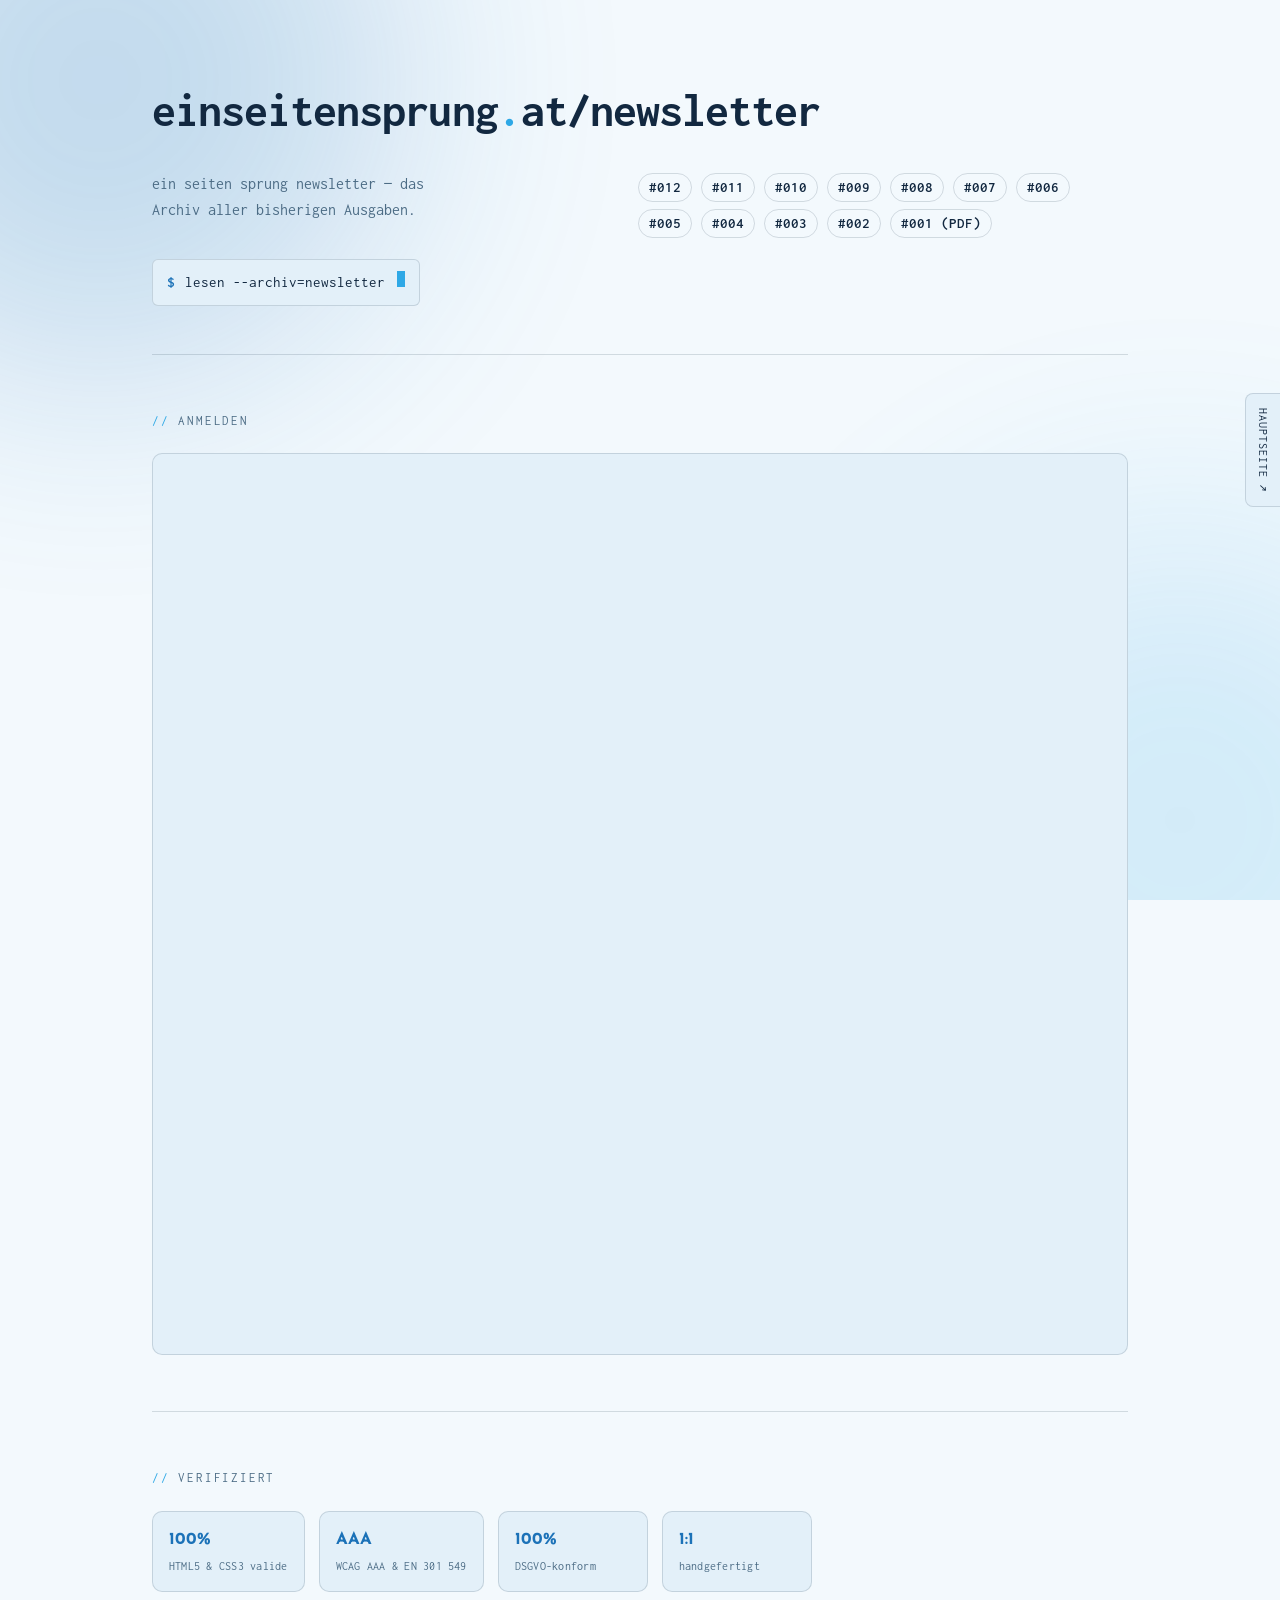
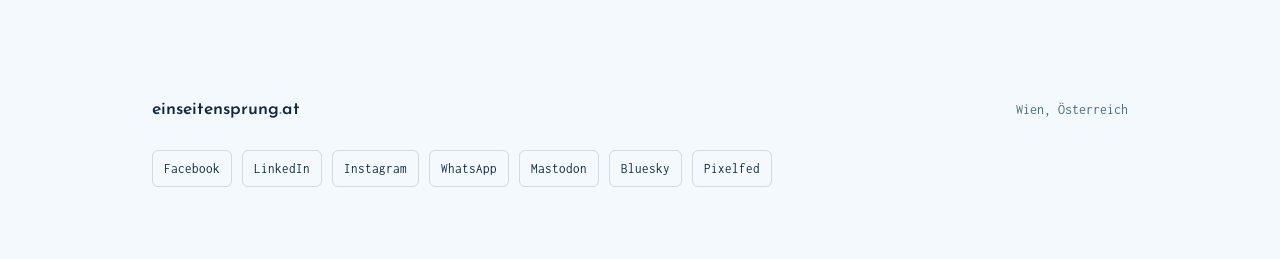
==== index.html @ 655f9461 "Newsletter-Anmeldeformular als iframe einbetten Übernimmt das Brevo/Sendinblue-Anmeldeformular von e" ====
<!doctype html>
<html lang="de">
<head>
<meta charset="utf-8">
<meta name="viewport" content="width=device-width, initial-scale=1">
<title>Einseitensprung Newsletter</title>
<meta name="description" content="Das Newsletter-Archiv von einseitensprung.at &mdash; alle Ausgaben auf einen Blick.">
<link rel="preconnect" href="https://fonts.googleapis.com">
<link rel="preconnect" href="https://fonts.gstatic.com" crossorigin>
<link href="https://fonts.googleapis.com/css2?family=Josefin+Sans:wght@300;500;600;700&family=Inconsolata:wght@400;500;700&display=swap" rel="stylesheet">
<link rel="stylesheet" href="assets/style.css">

</head>
<body>
<svg width="0" height="0" style="position:absolute" aria-hidden="true">
  <symbol id="icon-mail" viewBox="0 0 24 24">
    <rect x="2" y="4" width="20" height="16" rx="2" fill="none" stroke="currentColor" stroke-width="1.5"/>
    <path d="M3 6l9 7 9-7" fill="none" stroke="currentColor" stroke-width="1.5" stroke-linecap="round" stroke-linejoin="round"/>
  </symbol>
</svg>
<div class="glow" aria-hidden="true"></div>

<nav class="side-links" aria-label="Schnellzugriff">
  <a href="https://einseitensprung.at/" target="_blank" rel="noopener">Hauptseite &#8599;</a>
</nav>

<div class="fab" id="fab">
  <button type="button" class="fab-toggle" aria-haspopup="true" aria-expanded="false" aria-controls="fab-menu" aria-label="Schnellzugriff öffnen">
    <span class="fab-icon" aria-hidden="true"></span>
  </button>
  <div class="fab-menu" id="fab-menu">
    <a href="https://einseitensprung.at/" target="_blank" rel="noopener">Hauptseite &#8599;</a>
  </div>
</div>

<div class="wrap">

  <header class="hero">
    <div class="hero-top">
      <h1 class="wordmark">einseitensprung<span class="dot">.</span>at/newsletter</h1>
    </div>
    <div class="hero-body">
      <div class="intro">
        <p class="tagline">ein seiten sprung newsletter &mdash; das Archiv aller bisherigen Ausgaben.</p>
        <div class="prompt">
          <span class="sym">$</span> lesen --archiv=newsletter<span class="cursor" aria-hidden="true"></span>
        </div>
      </div>
      <nav class="tagcloud" aria-label="Newsletter-Ausgaben">
        <a class="cloud-tag t2 c-blue" href="https://sh1.sendinblue.com/aeokkg90n9pfe.html?t=1785094023748" target="_blank" rel="noopener">#012</a>
        <a class="cloud-tag t2 c-plum" href="https://sh1.sendinblue.com/aekcv490n9pfe.html?t=1784915313269" target="_blank" rel="noopener">#011</a>
        <a class="cloud-tag t2 c-blue" href="https://sh1.sendinblue.com/aebxgg90n9pfe.html?t=1777912910980" target="_blank" rel="noopener">#010</a>
        <a class="cloud-tag t2 c-plum" href="https://sh1.sendinblue.com/ae7pr490n9pfe.html?t=1775339996373" target="_blank" rel="noopener">#009</a>
        <a class="cloud-tag t2 c-blue" href="https://sh1.sendinblue.com/ae3i1s90n9pfe.html?t=1772386974" target="_blank" rel="noopener">#008</a>
        <a class="cloud-tag t2 c-plum" href="https://sh1.sendinblue.com/adzacg90n9pfe.html?t=1772386889663" target="_blank" rel="noopener">#007</a>
        <a class="cloud-tag t2 c-blue" href="https://sh1.sendinblue.com/adv2n490n9pfe.html?t=1772386922" target="_blank" rel="noopener">#006</a>
        <a class="cloud-tag t2 c-plum" href="https://sh1.sendinblue.com/adquxs90n9pfe.html?t=1772386842" target="_blank" rel="noopener">#005</a>
        <a class="cloud-tag t2 c-blue" href="https://sh1.sendinblue.com/acoxls90n9pfe.html?t=1772386797" target="_blank" rel="noopener">#004</a>
        <a class="cloud-tag t2 c-plum" href="https://sh1.sendinblue.com/ackpwg90n9pfe.html?t=1772386765980" target="_blank" rel="noopener">#003</a>
        <a class="cloud-tag t2 c-blue" href="https://sh1.sendinblue.com/accahs90n9pfe.html?t=1772386654" target="_blank" rel="noopener">#002</a>
        <a class="cloud-tag t2 c-plum" href="https://einseitensprung.at/newsletter/nl/esp_nl_001.pdf" target="_blank" rel="noopener">#001 (PDF)</a>
      </nav>
    </div>
  </header>

  <main>

  <section aria-labelledby="signup-label">
    <h2 class="label" id="signup-label">anmelden</h2>
    <div class="newsletter-form">
      <iframe src="https://990754c1.sibforms.com/serve/[base64]" title="Newsletter-Anmeldeformular" loading="lazy" allowfullscreen></iframe>
    </div>
  </section>

  <section aria-labelledby="verified-label">
    <h2 class="label" id="verified-label">verifiziert</h2>
    <div class="seals">
      <div class="seal"><span class="big">100%</span><span class="small">HTML5 &amp; CSS3 valide</span></div>
      <div class="seal"><span class="big">AAA</span><span class="small">WCAG AAA &amp; EN&nbsp;301&nbsp;549</span></div>
      <div class="seal"><span class="big">100%</span><span class="small">DSGVO&#8209;konform</span></div>
      <div class="seal"><span class="big">1:1</span><span class="small">handgefertigt</span></div>
    </div>
  </section>

  </main>

  <footer>
    <div class="connect-line">
      <a class="site" href="https://einseitensprung.at/" target="_blank" rel="noopener">einseitensprung<span class="dot">.</span>at</a>
      <span class="meta">Wien, Österreich</span>
    </div>
    <nav class="socials" aria-label="Social Media">
      <a href="https://facebook.com/einseitensprung" target="_blank" rel="noopener">Facebook</a>
      <a href="https://linkedin.com/in/stephan-foessl" target="_blank" rel="noopener">LinkedIn</a>
      <a href="https://www.instagram.com/einseitensprung" target="_blank" rel="noopener">Instagram</a>
      <a href="https://wa.me/+436648585136" target="_blank" rel="noopener">WhatsApp</a>
      <a href="https://wien.rocks/@einseitensprung" target="_blank" rel="noopener">Mastodon</a>
      <a href="https://bsky.app/profile/stephanfoessl.bsky.social" target="_blank" rel="noopener">Bluesky</a>
      <a href="https://pixelfed.social/stephan_foessl" target="_blank" rel="noopener">Pixelfed</a>
    </nav>
  </footer>

</div>

<script src="assets/script.js"></script>
</body>
</html>
---- assets/style.css ----
:root{
  --paper:#f3f9fd;
  --paper-raised:#e3f0f9;
  --ink:#122840;
  --ink-soft:#4c6c85;
  --rule: rgba(18,40,64,0.15);
  --plum:#1c72b8;
  --magenta:#2ea8e6;
  --blue:#274b8f;
  --lime:#2e4712;
  --cyan:#0e4747;
  --shadow: rgba(18,40,64,0.28);
}

@media (prefers-color-scheme: dark){
  :root:not([data-theme="light"]){
    --paper:#08131f;
    --paper-raised:#0f2033;
    --ink:#e8f3fb;
    --ink-soft:#9fc0d8;
    --rule: rgba(232,243,251,0.18);
    --plum:#5fb8f0;
    --magenta:#7fd0ff;
    --blue:#9fb3ea;
    --lime:#a3c46e;
    --cyan:#5fd6d6;
    --shadow: rgba(0,0,0,0.55);
  }
}

:root[data-theme="dark"]{
  --paper:#08131f;
  --paper-raised:#0f2033;
  --ink:#e8f3fb;
  --ink-soft:#9fc0d8;
  --rule: rgba(232,243,251,0.18);
  --plum:#5fb8f0;
  --magenta:#7fd0ff;
  --blue:#9fb3ea;
  --lime:#a3c46e;
  --cyan:#5fd6d6;
  --shadow: rgba(0,0,0,0.55);
}

*{ box-sizing:border-box; }

.glow{
  position:fixed;
  inset:0;
  overflow:hidden;
  pointer-events:none;
  z-index:0;
}
.glow::before, .glow::after{
  content:"";
  position:absolute;
  width:600px;
  height:600px;
  border-radius:50%;
  filter:blur(120px);
}
.glow::before{ top:-220px; left:-200px; background:var(--plum); opacity:.22; }
.glow::after{ bottom:-220px; right:-200px; background:var(--magenta); opacity:.16; }

.wrap{ position:relative; z-index:1; }

body{
  margin:0;
  background:var(--paper);
  color:var(--ink);
  font-family:'Inconsolata', ui-monospace, 'SFMono-Regular', Menlo, monospace;
  font-size:16px;
  line-height:1.6;
  -webkit-font-smoothing:antialiased;
}

a{ color:var(--plum); }
a:focus-visible, button:focus-visible, .rail-item:focus-visible{
  outline:2px solid var(--magenta);
  outline-offset:3px;
  border-radius:2px;
}

h1,h2,h3,.display{
  font-family:'Josefin Sans', 'Century Gothic', Futura, sans-serif;
  font-weight:600;
  text-wrap:balance;
  margin:0;
}

.wrap{
  max-width:760px;
  margin:0 auto;
  padding:0 24px;
}
@media (min-width:1024px){
  .wrap{ max-width:1024px; }
}

/* ---------- Hero ---------- */

.hero{
  padding:72px 0 48px;
  border-bottom:1px solid var(--rule);
}

.wordmark{
  font-family:'Inconsolata', ui-monospace, 'SFMono-Regular', Menlo, monospace;
  font-size:clamp(1.15rem, 6vw, 3rem);
  font-weight:700;
  letter-spacing:-0.02em;
  color:var(--ink);
  white-space:nowrap;
}
.wordmark a{
  color:inherit;
  text-decoration:none;
  display:inline-block;
}
.wordmark a:hover, .wordmark a:focus-visible{
  animation:wordmark-glitch 0.5s steps(2, end) infinite;
}
@keyframes wordmark-glitch{
  0%, 100%{ text-shadow:none; transform:translate(0,0); }
  20%{ text-shadow:-2px 0 var(--magenta), 2px 0 var(--cyan); transform:translate(-1px,0); }
  40%{ text-shadow:2px 0 var(--magenta), -2px 0 var(--cyan); transform:translate(1px,0); }
  60%{ text-shadow:-1px 0 var(--magenta), 1px 0 var(--cyan); transform:translate(0,0); }
  80%{ text-shadow:none; transform:translate(1px,0); }
}
.wordmark .dot{
  display:inline-block;
  color:var(--magenta);
  animation:dot-jump 1.8s ease-in-out infinite;
}
@keyframes dot-jump{
  0%, 20%, 50%, 80%, 100%{ transform:translateY(0); }
  40%{ transform:translateY(-0.28em); }
  60%{ transform:translateY(-0.12em); }
}

.hero-top{
  display:flex;
  flex-wrap:wrap;
  align-items:center;
  justify-content:space-between;
  gap:16px;
}

.search{
  position:relative;
  display:flex;
  align-items:center;
  justify-content:flex-end;
  height:38px;
}
.search-input{
  position:absolute;
  right:0;
  top:0;
  height:38px;
  width:0;
  padding:0;
  border:1px solid var(--rule);
  border-radius:999px;
  background:var(--paper-raised);
  color:var(--ink);
  font-family:'Inconsolata', ui-monospace, 'SFMono-Regular', Menlo, monospace;
  font-size:0.85rem;
  opacity:0;
  pointer-events:none;
  transition:width .25s ease, opacity .18s ease, padding .25s ease;
}
.search-input::placeholder{ color:var(--ink-soft); }
.search.is-open .search-input{
  width:180px;
  padding:0 44px 0 16px;
  opacity:1;
  pointer-events:auto;
}
.search-toggle{
  position:relative;
  z-index:1;
  width:38px;
  height:38px;
  border-radius:50%;
  border:1px solid var(--rule);
  background:var(--paper-raised);
  color:var(--ink);
  display:flex;
  align-items:center;
  justify-content:center;
  cursor:pointer;
  transition:border-color .15s, color .15s;
}
.search-toggle:hover, .search-toggle:focus-visible{ border-color:var(--magenta); color:var(--magenta); }
.search.is-open .search-toggle{ border-color:var(--magenta); color:var(--magenta); }
.search-icon{ width:16px; height:16px; }

.hero-body{
  display:flex;
  flex-wrap:wrap;
  gap:36px;
  margin-top:22px;
  align-items:flex-start;
}

.intro{ flex:1 1 260px; min-width:220px; }

.tagline{
  margin-top:0;
  max-width:34ch;
  color:var(--ink-soft);
  font-size:1.02rem;
}

.tagcloud{
  flex:1 1 300px;
  min-width:240px;
  display:flex;
  flex-wrap:wrap;
  align-content:flex-start;
  gap:7px 9px;
  padding-top:2px;
}
.cloud-tag{
  --tag-c:var(--plum);
  text-decoration:none;
  color:var(--ink);
  border:1px solid var(--rule);
  border-radius:999px;
  padding:3px 10px;
  line-height:1.4;
  white-space:nowrap;
}
.cloud-tag:hover, .cloud-tag:focus-visible{
  border-color:var(--tag-c);
  color:var(--tag-c);
  background:var(--paper-raised);
}
.cloud-tag.t1{ font-size:1.05rem; font-weight:700; }
.cloud-tag.t2{ font-size:0.94rem; font-weight:600; }
.cloud-tag.t3{ font-size:0.85rem; font-weight:500; }
.cloud-tag.t4{ font-size:0.76rem; font-weight:400; }
.cloud-tag.t5{ font-size:0.7rem; font-weight:400; opacity:.72; }
.cloud-tag.c-blue{ --tag-c:var(--blue); }
.cloud-tag.c-magenta{ --tag-c:var(--magenta); }
.cloud-tag.c-lime{ --tag-c:var(--lime); }
.cloud-tag.c-cyan{ --tag-c:var(--cyan); }
.cloud-tag.c-plum{ --tag-c:var(--plum); }

.prompt{
  margin-top:20px;
  display:inline-flex;
  align-items:baseline;
  gap:10px;
  font-size:0.95rem;
  color:var(--ink);
  background:var(--paper-raised);
  border:1px solid var(--rule);
  border-radius:6px;
  padding:10px 14px;
}
.prompt .sym{ color:var(--plum); font-weight:700; }
.cursor{
  display:inline-block;
  width:8px; height:1.1em;
  background:var(--magenta);
  margin-left:2px;
  animation:blink 1.1s steps(1) infinite;
  vertical-align:text-bottom;
}
@media (prefers-reduced-motion: reduce){
  .cursor{ animation:none; opacity:.75; }
  .wordmark .dot{ animation:none; }
  .wordmark a:hover, .wordmark a:focus-visible{ animation:none; color:var(--magenta); }
  .fab-icon, .fab-icon::before, .fab-icon::after, .fab-menu, .fab-menu a{ transition:none; }
  .search-input, .search-toggle{ transition:none; }
}
@keyframes blink{ 50%{ opacity:0; } }

/* ---------- Section labels ---------- */

.label{
  font-family:'Inconsolata', ui-monospace, 'SFMono-Regular', Menlo, monospace;
  font-weight:400;
  font-size:0.8rem;
  letter-spacing:0.14em;
  text-transform:uppercase;
  color:var(--ink-soft);
  margin:0 0 22px;
}
.label::before{ content:"// "; color:var(--magenta); }

section{ padding:56px 0; border-bottom:1px solid var(--rule); }
section:last-of-type{ border-bottom:none; }

/* ---------- Journal / log feed ---------- */

.rail{
  display:grid;
  grid-template-columns:96px 1fr;
  column-gap:48px;
}

.rail-item{
  display:contents;
}

.rail-date{
  grid-column:1;
  position:relative;
  font-size:0.82rem;
  color:var(--ink-soft);
  padding-top:2px;
  text-align:right;
  font-variant-numeric:tabular-nums;
}

.rail-date::after{
  content:"";
  position:absolute;
  top:6px;
  right:-19px;
  width:9px; height:9px;
  border-radius:50%;
  background:var(--magenta);
  box-shadow:0 0 0 3px var(--paper);
}

.rail-line{
  grid-column:1;
  position:relative;
}
.rail-line::before{
  content:"";
  position:absolute;
  top:0; bottom:0;
  right:-15px;
  width:1px;
  background:var(--rule);
}

.entry{
  grid-column:2;
  padding-bottom:34px;
}
.rail-item:last-child .entry{ padding-bottom:6px; }

.entry h3{
  font-size:1.28rem;
  margin-bottom:6px;
  color:var(--ink);
}
.entry h3 a{ color:inherit; text-decoration:none; }
.entry h3 a:hover, .entry h3 a:focus-visible{ color:var(--magenta); text-decoration:underline; }

.entry p{
  margin:0 0 12px;
  color:var(--ink-soft);
  font-size:1.08rem;
  line-height:1.55;
  max-width:52ch;
}

.tags{ display:flex; flex-wrap:wrap; gap:8px; }
.tag{
  display:inline-flex;
  align-items:center;
  gap:3px;
  font-size:0.76rem;
  letter-spacing:0.03em;
  padding:3px 10px;
  border:1px solid var(--rule);
  border-radius:999px;
  color:var(--ink);
}
.tag::before{ content:"#"; color:var(--ink-soft); }

.entry-media{
  width:100%;
  aspect-ratio:16/9;
  margin:14px 0;
  border:1px solid var(--rule);
  border-radius:10px;
  background:repeating-linear-gradient(135deg, var(--paper-raised) 0px, var(--paper-raised) 10px, var(--paper) 10px, var(--paper) 20px);
  display:flex;
  flex-direction:column;
  align-items:center;
  justify-content:center;
  gap:8px;
  color:var(--ink-soft);
}
.entry-media-icon{ width:28px; height:28px; opacity:.6; }
.entry-media span{
  font-size:0.72rem;
  letter-spacing:0.08em;
  text-transform:uppercase;
}

/* ---------- Pagination ---------- */

.pagination{
  display:flex;
  align-items:center;
  justify-content:center;
  flex-wrap:wrap;
  gap:10px;
  margin-top:44px;
}
.page-numbers{ display:flex; flex-wrap:wrap; gap:6px; }
.page-btn{
  font-family:'Inconsolata', monospace;
  font-size:0.85rem;
  color:var(--ink);
  background:transparent;
  border:1px solid var(--rule);
  border-radius:8px;
  padding:8px 13px;
  cursor:pointer;
  transition:border-color .15s, color .15s, background .15s, transform .15s;
}
.page-btn:hover:not(:disabled):not(.is-active){
  border-color:var(--magenta);
  color:var(--magenta);
  background:var(--paper-raised);
  transform:translateY(-1px);
}
.page-btn:active:not(:disabled):not(.is-active){ transform:translateY(0); }
.page-num{ min-width:40px; text-align:center; }
.page-btn.is-active{
  background:var(--magenta);
  border-color:var(--magenta);
  color:var(--paper);
  font-weight:700;
  cursor:default;
}
.page-btn:disabled{ opacity:.35; cursor:not-allowed; }
.pagination-note{
  width:100%;
  text-align:center;
  margin-top:14px;
  font-size:0.76rem;
  color:var(--ink-soft);
}

/* ---------- About ---------- */

.about{
  display:grid;
  grid-template-columns:1fr;
  gap:18px;
}
.about .who{
  font-family:'Josefin Sans', sans-serif;
  font-size:1.6rem;
  font-weight:600;
}
.about .role{ color:var(--plum); }
.focus-list{
  display:flex;
  flex-wrap:wrap;
  gap:10px 22px;
  margin-top:6px;
  padding:0;
  list-style:none;
  color:var(--ink-soft);
  font-size:0.92rem;
}
.focus-list li::before{ content:"— "; color:var(--magenta); }

/* ---------- Newsletter-Anmeldeformular ---------- */

.newsletter-form{
  border:1px solid var(--rule);
  border-radius:10px;
  overflow:hidden;
  background:var(--paper-raised);
}
.newsletter-form iframe{
  display:block;
  width:100%;
  min-height:900px;
  border:0;
}

/* ---------- Verified / seals ---------- */

.seals{
  display:flex;
  flex-wrap:wrap;
  gap:14px;
}
.seal{
  border:1px solid var(--rule);
  border-radius:10px;
  padding:14px 16px;
  min-width:150px;
  background:var(--paper-raised);
}
.seal .big{
  font-family:'Josefin Sans', sans-serif;
  font-weight:700;
  font-size:1.05rem;
  color:var(--plum);
}
.seal .small{
  display:block;
  margin-top:4px;
  font-size:0.76rem;
  color:var(--ink-soft);
  letter-spacing:0.02em;
}

/* ---------- Sticky side links ---------- */

.side-links{
  position:fixed;
  right:0;
  top:50%;
  transform:translateY(-50%);
  z-index:5;
  display:flex;
  flex-direction:column;
  gap:2px;
}
.side-links a{
  writing-mode:vertical-rl;
  text-orientation:mixed;
  text-decoration:none;
  font-size:0.78rem;
  letter-spacing:0.08em;
  text-transform:uppercase;
  color:var(--ink);
  background:var(--paper-raised);
  border:1px solid var(--rule);
  border-right:none;
  border-radius:8px 0 0 8px;
  padding:14px 7px;
  transition:background .15s, color .15s, padding-right .15s, border-color .15s;
}
.side-links a:hover, .side-links a:focus-visible{
  color:var(--paper);
  background:var(--magenta);
  border-color:var(--magenta);
  padding-right:11px;
}
@media (max-width:900px){
  .side-links{ display:none; }
}

/* ---------- Blog-Start (nur Detailseite) ---------- */

.blog-start{
  position:fixed;
  left:0;
  top:50%;
  transform:translateY(-50%);
  z-index:5;
}
.blog-start a{
  display:block;
  writing-mode:vertical-rl;
  text-orientation:mixed;
  text-decoration:none;
  font-size:0.78rem;
  letter-spacing:0.08em;
  text-transform:uppercase;
  color:var(--ink);
  background:var(--paper-raised);
  border:1px solid var(--rule);
  border-left:none;
  border-radius:0 8px 8px 0;
  padding:14px 7px;
  transition:background .15s, color .15s, padding-left .15s, border-color .15s;
}
.blog-start a:hover, .blog-start a:focus-visible{
  color:var(--paper);
  background:var(--magenta);
  border-color:var(--magenta);
  padding-left:11px;
}
@media (max-width:900px){
  .blog-start{
    left:18px;
    top:auto;
    bottom:18px;
    transform:none;
  }
  .blog-start a{
    writing-mode:horizontal-tb;
    border:1px solid var(--rule);
    border-radius:999px;
    padding:12px 18px;
    box-shadow:0 6px 14px var(--shadow);
  }
  .blog-start a:hover, .blog-start a:focus-visible{ padding-left:18px; }
}

/* ---------- Mobile FAB (Hauptseite / Newsletter) ---------- */

.fab{
  display:none;
  position:fixed;
  right:18px;
  bottom:18px;
  z-index:6;
}
@media (max-width:900px){
  .fab{ display:block; }
}

.fab-toggle{
  width:35px;
  height:35px;
  border-radius:50%;
  border:none;
  background:var(--magenta);
  color:var(--paper);
  display:flex;
  align-items:center;
  justify-content:center;
  cursor:pointer;
  box-shadow:0 6px 14px var(--shadow);
  transition:background .15s;
}
.fab-icon{
  position:relative;
  width:15px;
  height:2px;
  background:currentColor;
  border-radius:1px;
  transition:background .2s;
}
.fab-icon::before, .fab-icon::after{
  content:"";
  position:absolute;
  left:0;
  width:15px;
  height:2px;
  background:currentColor;
  border-radius:1px;
  transition:transform .2s, top .2s;
}
.fab-icon::before{ top:-5px; }
.fab-icon::after{ top:5px; }
.fab.is-open .fab-toggle{ background:var(--ink); }
.fab.is-open .fab-icon{ background:transparent; }
.fab.is-open .fab-icon::before{ top:0; transform:rotate(45deg); }
.fab.is-open .fab-icon::after{ top:0; transform:rotate(-45deg); }

.fab-menu{
  position:absolute;
  right:0;
  bottom:47px;
  display:flex;
  flex-direction:column;
  align-items:flex-end;
  gap:10px;
  opacity:0;
  pointer-events:none;
  transform:translateY(8px);
  transition:opacity .18s, transform .18s;
}
.fab.is-open .fab-menu{ opacity:1; pointer-events:auto; transform:translateY(0); }
.fab-menu a{
  white-space:nowrap;
  text-decoration:none;
  font-size:0.85rem;
  color:var(--ink);
  background:var(--paper-raised);
  border:1px solid var(--rule);
  border-radius:999px;
  padding:10px 16px;
  box-shadow:0 4px 14px var(--shadow);
  transition:background .15s, color .15s, border-color .15s;
}
.fab-menu a:hover, .fab-menu a:focus-visible{
  color:var(--paper);
  background:var(--magenta);
  border-color:var(--magenta);
}

/* ---------- Article (detail page) ---------- */

.back-link{
  display:inline-flex;
  align-items:center;
  margin-top:28px;
  gap:6px;
  font-size:0.8rem;
  letter-spacing:0.08em;
  text-transform:uppercase;
  color:var(--ink-soft);
  text-decoration:none;
}
.back-link:hover, .back-link:focus-visible{ color:var(--magenta); }

.article{ padding:48px 0 64px; }

.article-date{
  font-size:0.82rem;
  color:var(--ink-soft);
  margin:0 0 10px;
  font-variant-numeric:tabular-nums;
}
.article-title{
  font-size:clamp(1.7rem, 4vw, 2.6rem);
  margin-bottom:14px;
}
.article-tags{ margin-bottom:14px; }
.byline{
  font-size:0.85rem;
  color:var(--ink-soft);
  margin:0 0 32px;
}
.article-hero{ margin:0 0 36px; }

.prose{ max-width:62ch; }
.prose p{
  margin:0 0 20px;
  font-size:1.08rem;
  line-height:1.7;
  color:var(--ink);
}
.prose p:last-child{ margin-bottom:0; }

.post-nav{
  display:flex;
  justify-content:space-between;
  gap:24px;
  margin-top:56px;
  padding-top:32px;
  border-top:1px solid var(--rule);
  flex-wrap:wrap;
}
.post-nav-link{
  display:flex;
  flex-direction:column;
  gap:6px;
  max-width:320px;
  text-decoration:none;
  color:var(--ink);
}
.post-nav-next{
  margin-left:auto;
  text-align:right;
  align-items:flex-end;
}
.post-nav-label{
  font-size:0.78rem;
  letter-spacing:0.1em;
  text-transform:uppercase;
  color:var(--ink-soft);
}
.post-nav-title{
  font-family:'Josefin Sans', sans-serif;
  font-weight:600;
  font-size:1.05rem;
  text-wrap:balance;
}
a.post-nav-link:hover .post-nav-title,
a.post-nav-link:hover .post-nav-label,
a.post-nav-link:focus-visible .post-nav-title,
a.post-nav-link:focus-visible .post-nav-label{ color:var(--magenta); }
.post-nav-disabled{ opacity:.4; cursor:default; }

/* ---------- Footer ---------- */

footer{ padding:48px 0 72px; }
.connect-line{
  display:flex;
  align-items:baseline;
  justify-content:space-between;
  flex-wrap:wrap;
  gap:16px;
  margin-bottom:26px;
}
.connect-line .site{
  font-family:'Josefin Sans', sans-serif;
  font-weight:600;
  font-size:1.1rem;
  color:var(--ink);
  text-decoration:none;
}
.connect-line .site:hover, .connect-line .site:focus-visible{ color:var(--magenta); }
.connect-line .site .dot{ color:var(--magenta); }
.connect-line .meta{ color:var(--ink-soft); font-size:0.86rem; }

.socials{
  display:flex;
  flex-wrap:wrap;
  gap:10px;
}
.socials a{
  text-decoration:none;
  font-size:0.82rem;
  color:var(--ink);
  border:1px solid var(--rule);
  border-radius:6px;
  padding:7px 11px;
  transition:border-color .15s, color .15s;
}
.socials a:hover{ border-color:var(--magenta); color:var(--magenta); }

.fineprint{
  margin-top:30px;
  font-size:0.78rem;
  color:var(--ink-soft);
  border-top:1px solid var(--rule);
  padding-top:20px;
}

@media (max-width:520px){
  .rail{ grid-template-columns:64px 1fr; column-gap:21px; }
  .rail-date::after{ right:-14px; }
  .rail-line::before{ right:-11px; }

  .glow::before, .glow::after{ width:220px; height:220px; filter:blur(45px); }
  .glow::before{ top:-80px; left:-80px; }
  .glow::after{ bottom:-80px; right:-80px; }
}

@media (max-width:680px){
  .hero-top{ flex-direction:column; align-items:flex-start; }
  .search{ align-self:flex-end; }
}
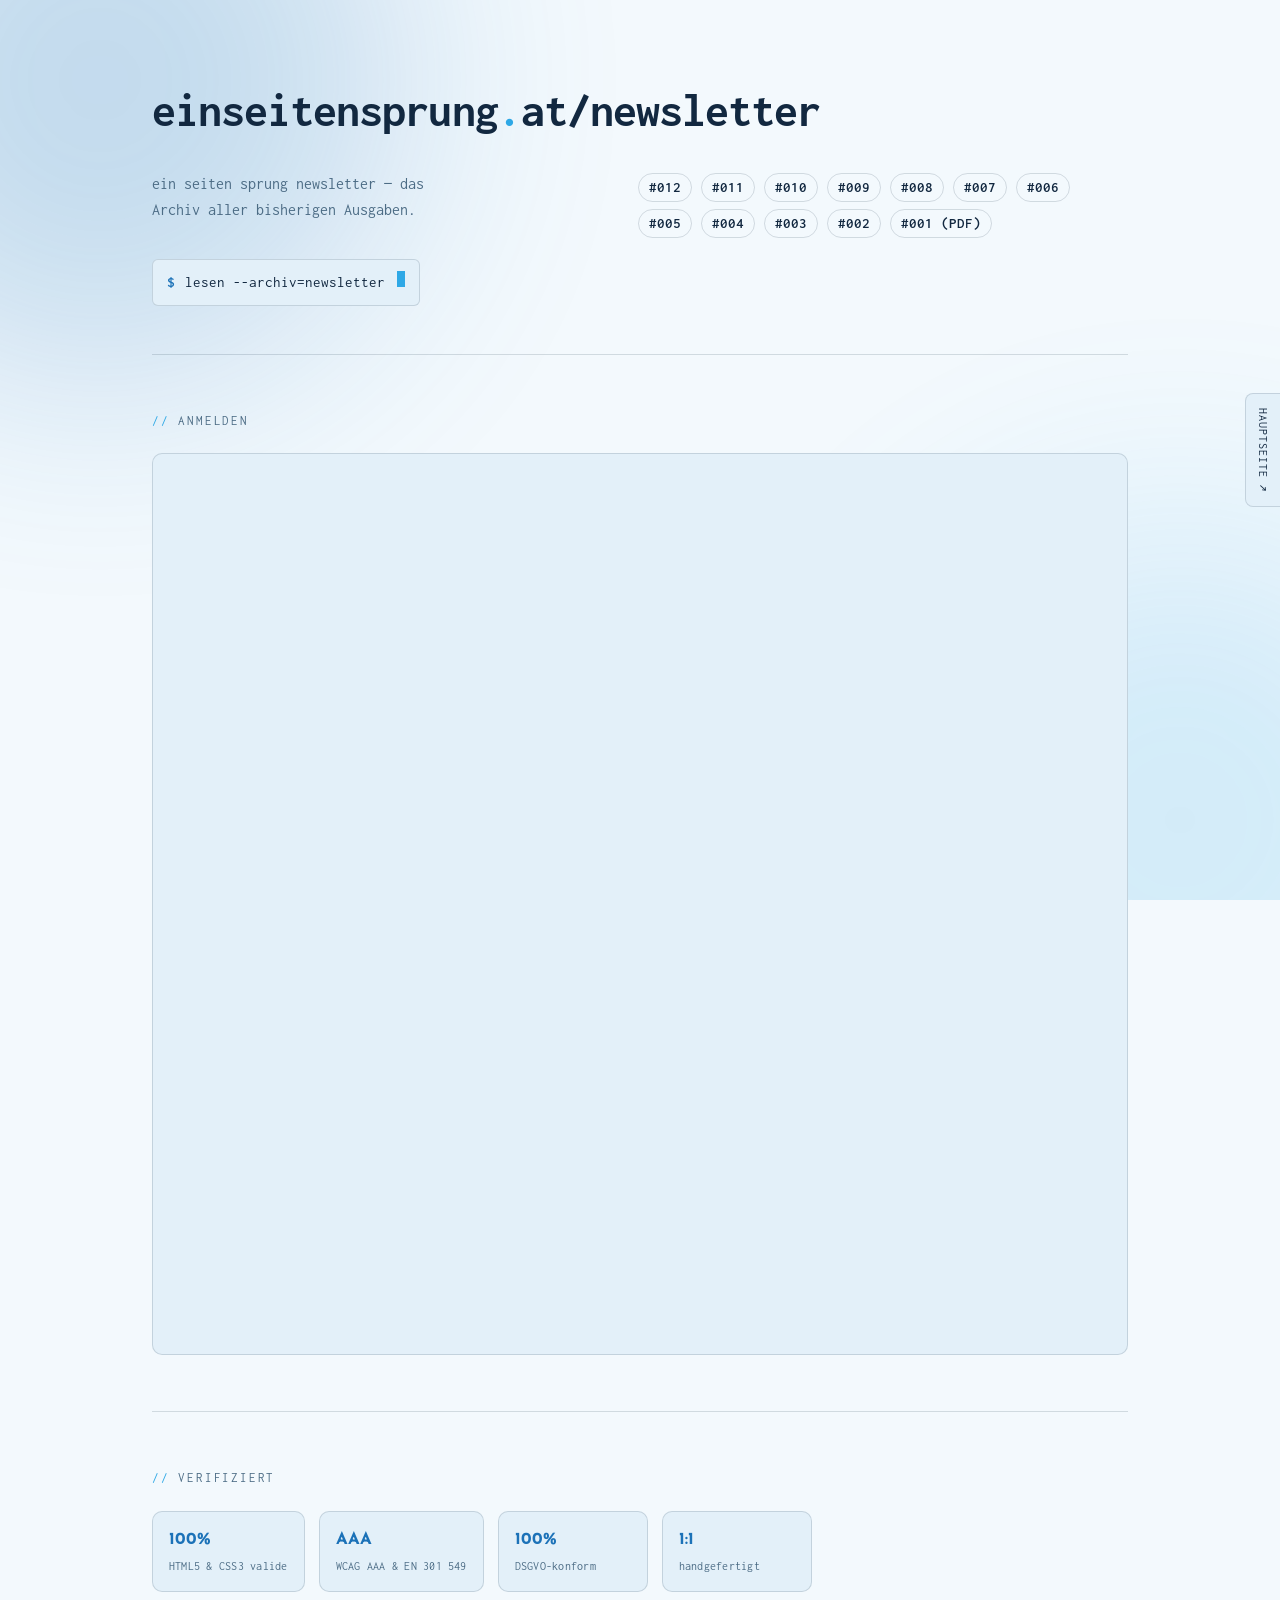
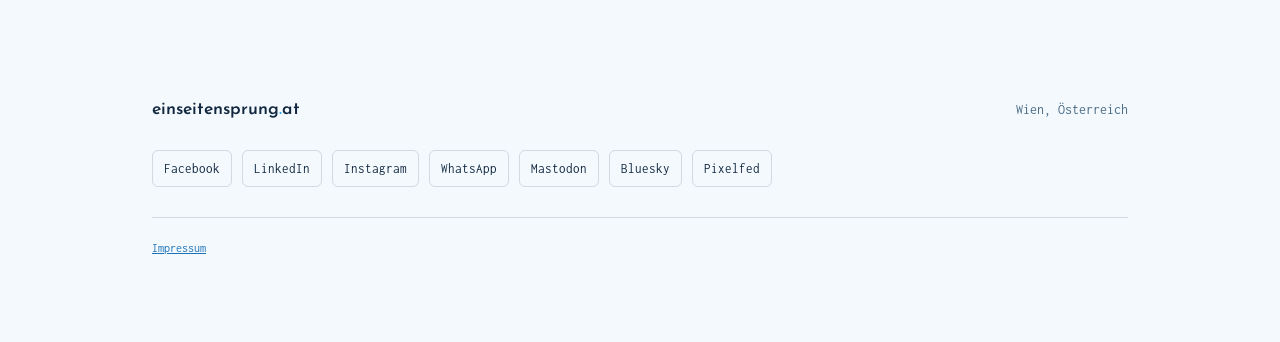
==== commit 236ea28a: "Footer: Impressum-Link zur Hauptseite ergänzen Verlinkt auf https://einseitensprung.at/#impressum. Ö" ====
--- a/index.html
+++ b/index.html
@@ -98,6 +98,7 @@
       <a href="https://bsky.app/profile/stephanfoessl.bsky.social" target="_blank" rel="noopener">Bluesky</a>
       <a href="https://pixelfed.social/stephan_foessl" target="_blank" rel="noopener">Pixelfed</a>
     </nav>
+    <p class="fineprint"><a href="https://einseitensprung.at/#impressum" target="_blank" rel="noopener">Impressum</a></p>
   </footer>
 
 </div>
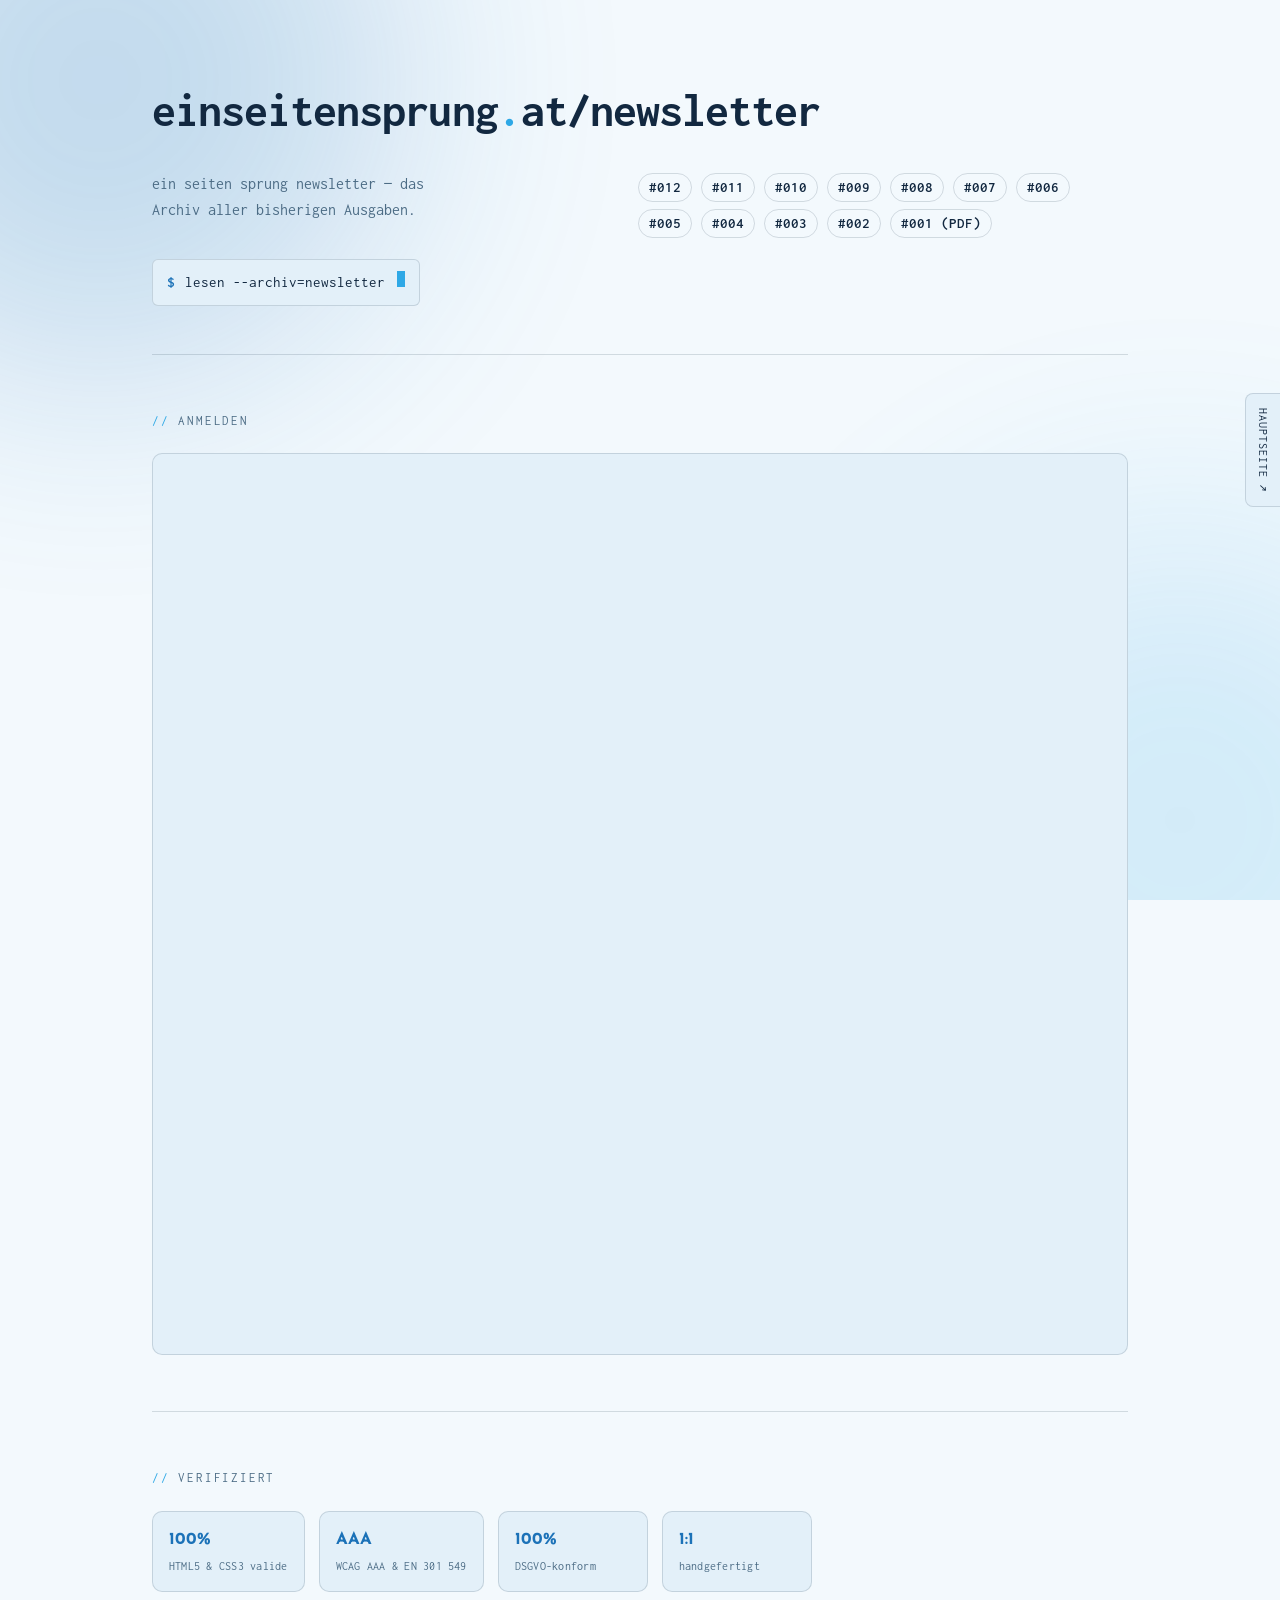
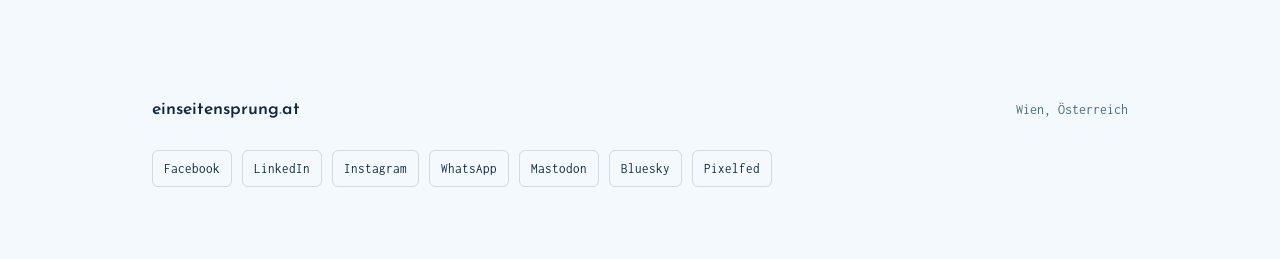
==== commit 74fb9eff: "Revert "Footer: Impressum-Link zur Hauptseite ergänzen" This reverts commit 236ea28abe067a61d7f2b212" ====
--- a/index.html
+++ b/index.html
@@ -98,7 +98,6 @@
       <a href="https://bsky.app/profile/stephanfoessl.bsky.social" target="_blank" rel="noopener">Bluesky</a>
       <a href="https://pixelfed.social/stephan_foessl" target="_blank" rel="noopener">Pixelfed</a>
     </nav>
-    <p class="fineprint"><a href="https://einseitensprung.at/#impressum" target="_blank" rel="noopener">Impressum</a></p>
   </footer>
 
 </div>
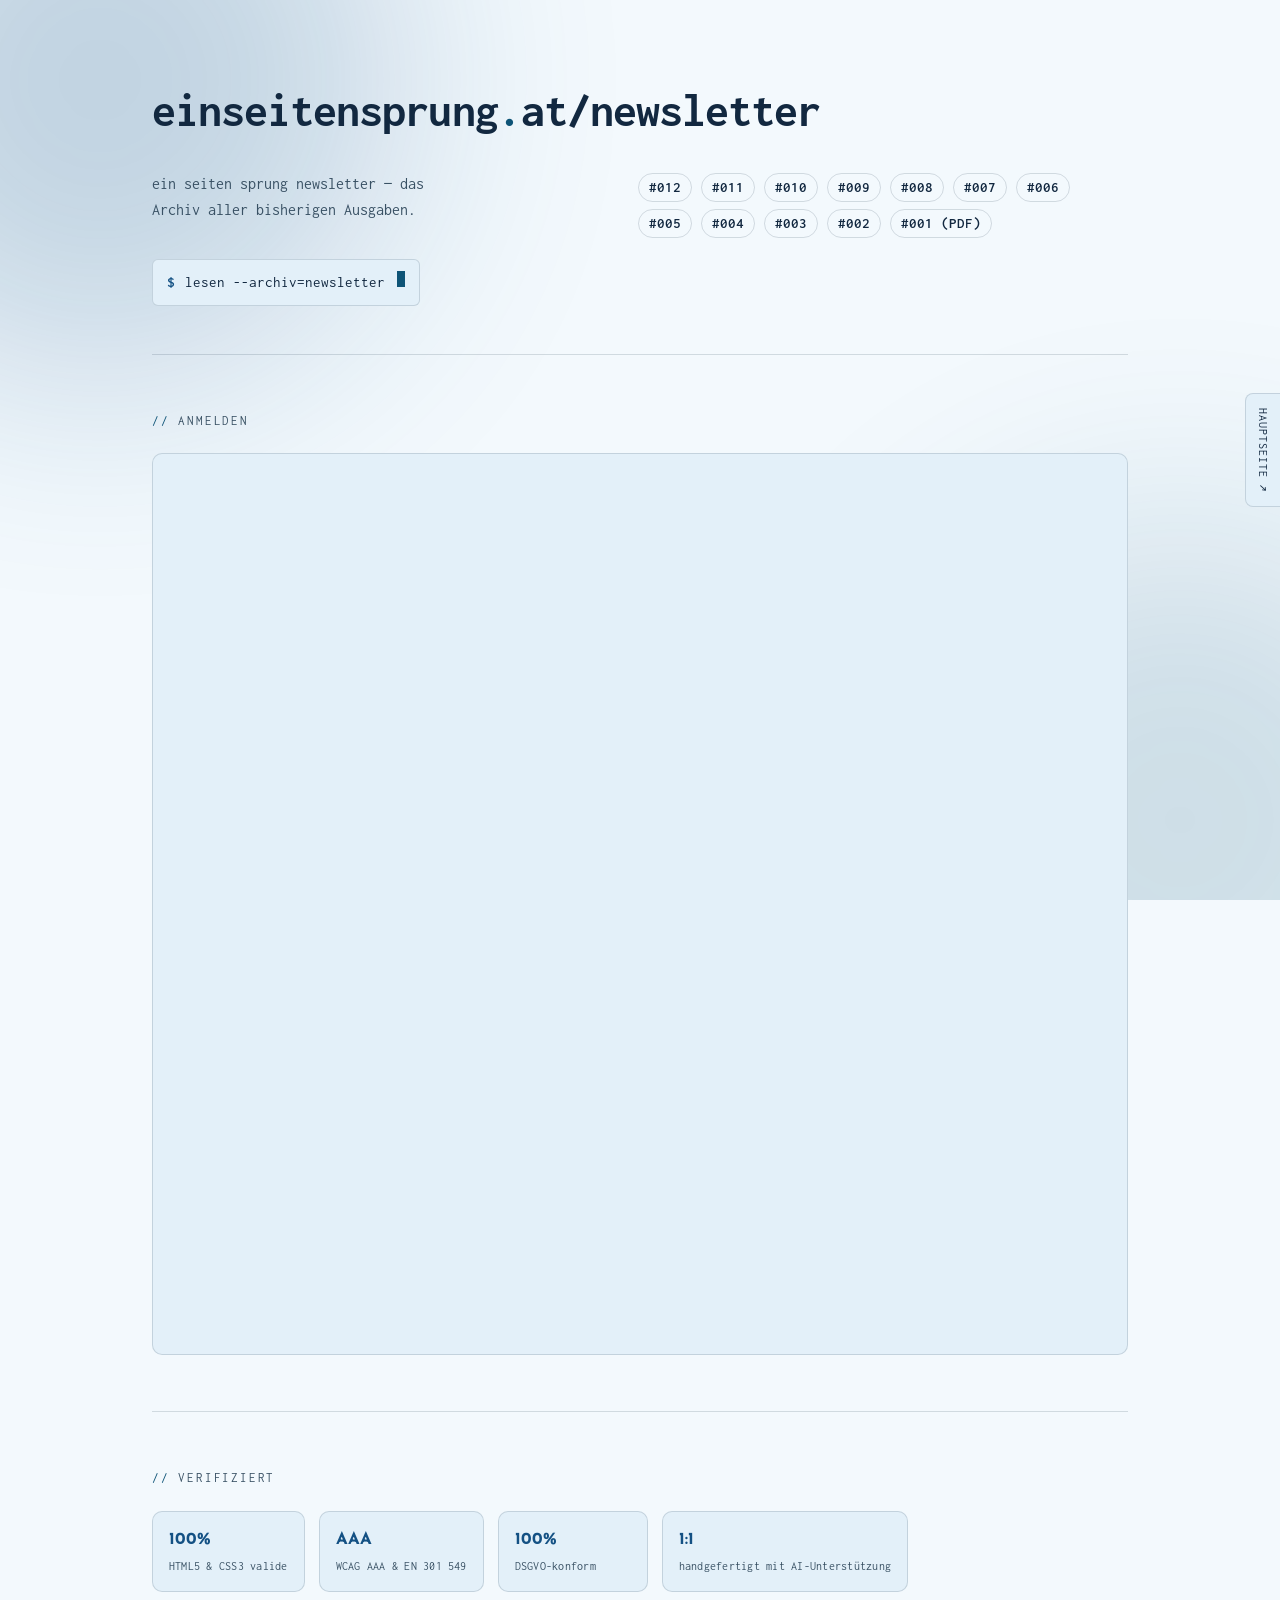
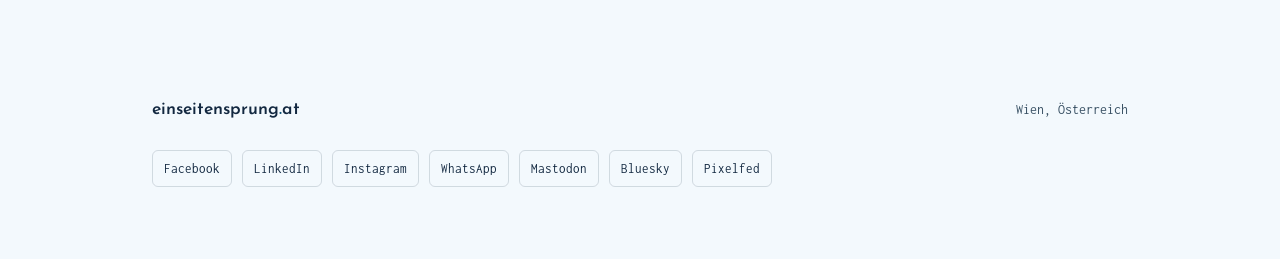
==== commit 2f916873: "Siegel: "handgefertigt" zu "handgefertigt mit AI-Unterstützung" Co-Authored-By: Claude Sonnet 5 <nor" ====
--- a/index.html
+++ b/index.html
@@ -78,7 +78,7 @@
       <div class="seal"><span class="big">100%</span><span class="small">HTML5 &amp; CSS3 valide</span></div>
       <div class="seal"><span class="big">AAA</span><span class="small">WCAG AAA &amp; EN&nbsp;301&nbsp;549</span></div>
       <div class="seal"><span class="big">100%</span><span class="small">DSGVO&#8209;konform</span></div>
-      <div class="seal"><span class="big">1:1</span><span class="small">handgefertigt</span></div>
+      <div class="seal"><span class="big">1:1</span><span class="small">handgefertigt mit AI&#8209;Unterstützung</span></div>
     </div>
   </section>
 
--- a/assets/style.css
+++ b/assets/style.css
@@ -2,10 +2,10 @@
   --paper:#f3f9fd;
   --paper-raised:#e3f0f9;
   --ink:#122840;
-  --ink-soft:#4c6c85;
+  --ink-soft:#395164;
   --rule: rgba(18,40,64,0.15);
-  --plum:#1c72b8;
-  --magenta:#2ea8e6;
+  --plum:#145184;
+  --magenta:#0e5477;
   --blue:#274b8f;
   --lime:#2e4712;
   --cyan:#0e4747;
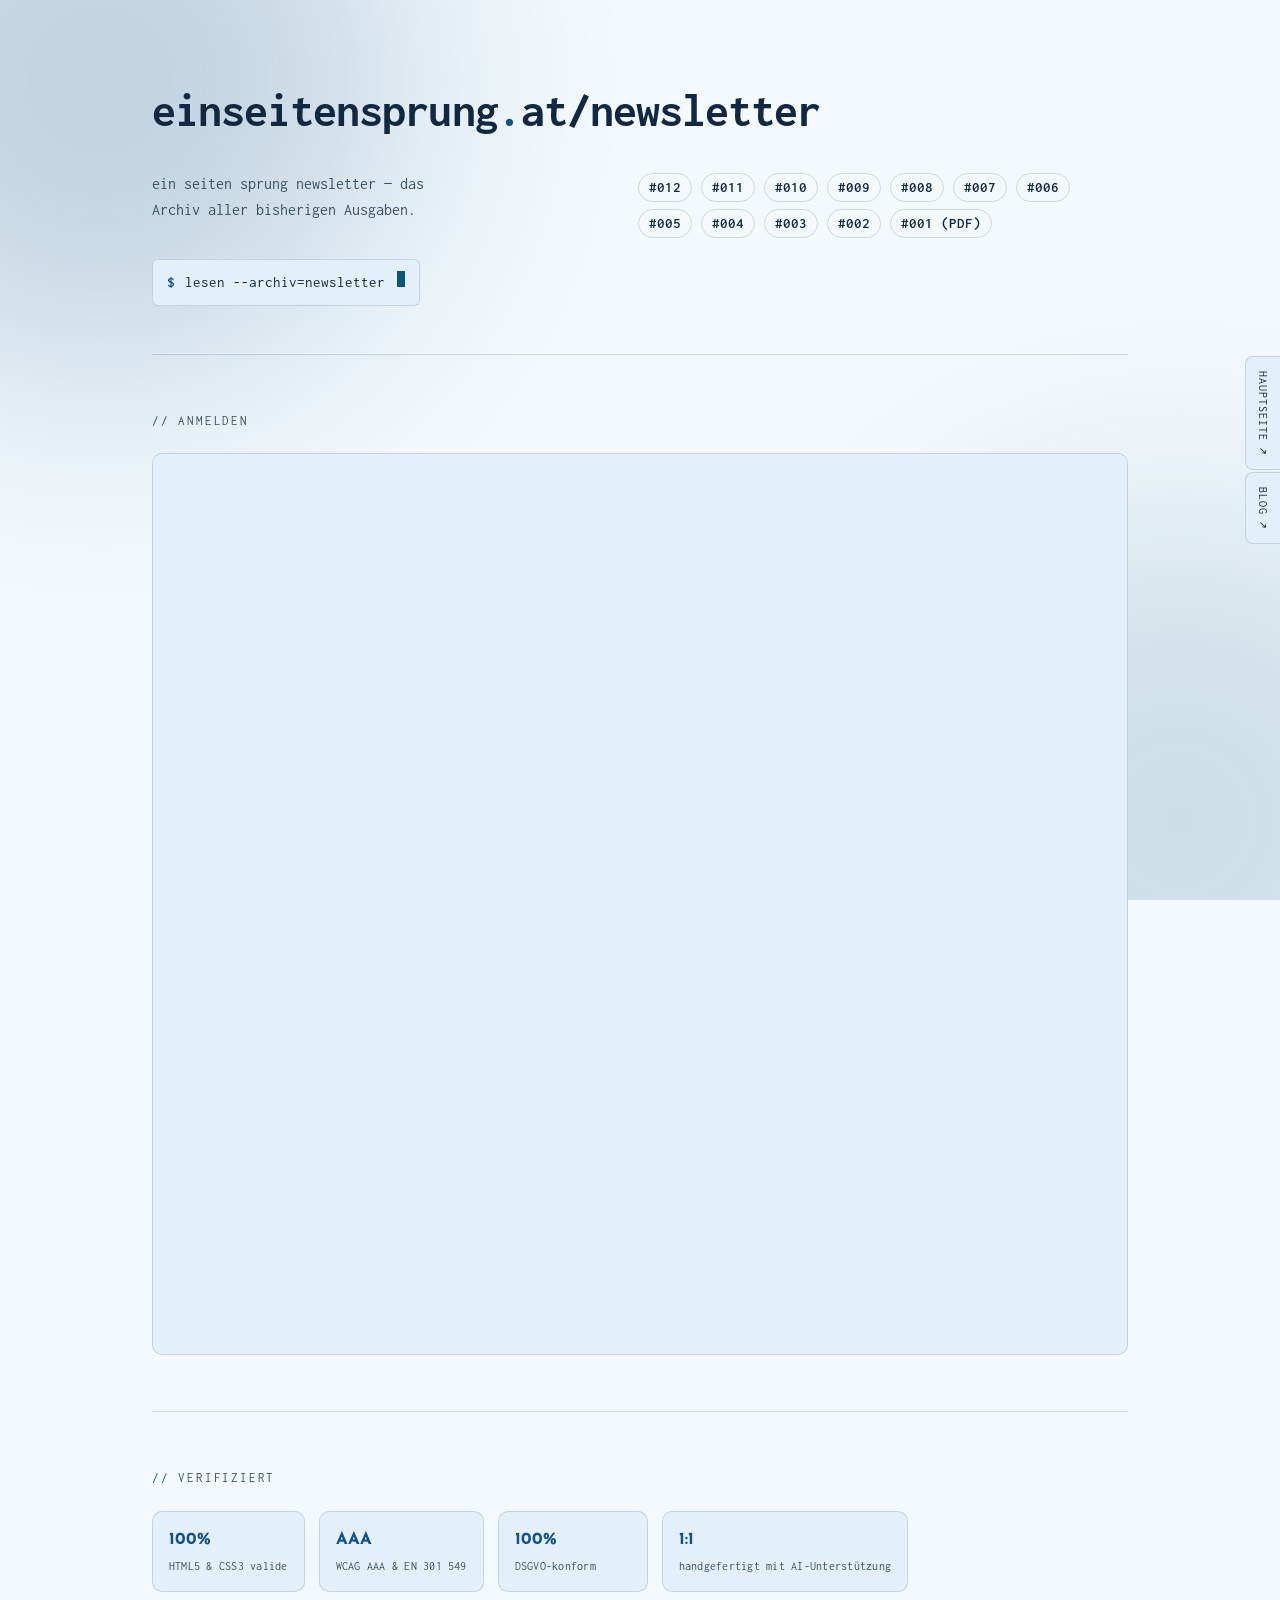
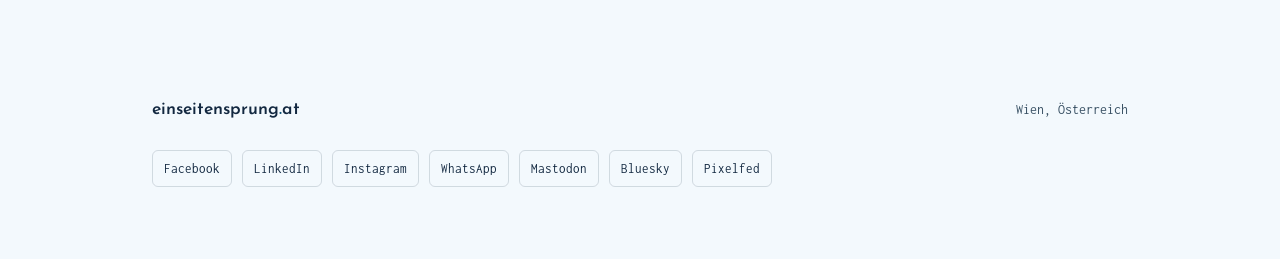
==== commit 2f5fc29b: "Blog-Link zur Schnellzugriff-Navigation ergänzen Neuer Eintrag in den Side-Links und im mobilen FAB-" ====
--- a/index.html
+++ b/index.html
@@ -22,6 +22,7 @@
 
 <nav class="side-links" aria-label="Schnellzugriff">
   <a href="https://einseitensprung.at/" target="_blank" rel="noopener">Hauptseite &#8599;</a>
+  <a href="https://einseitensprung.at/blog/" target="_blank" rel="noopener">Blog &#8599;</a>
 </nav>
 
 <div class="fab" id="fab">
@@ -30,6 +31,7 @@
   </button>
   <div class="fab-menu" id="fab-menu">
     <a href="https://einseitensprung.at/" target="_blank" rel="noopener">Hauptseite &#8599;</a>
+    <a href="https://einseitensprung.at/blog/" target="_blank" rel="noopener">Blog &#8599;</a>
   </div>
 </div>
 
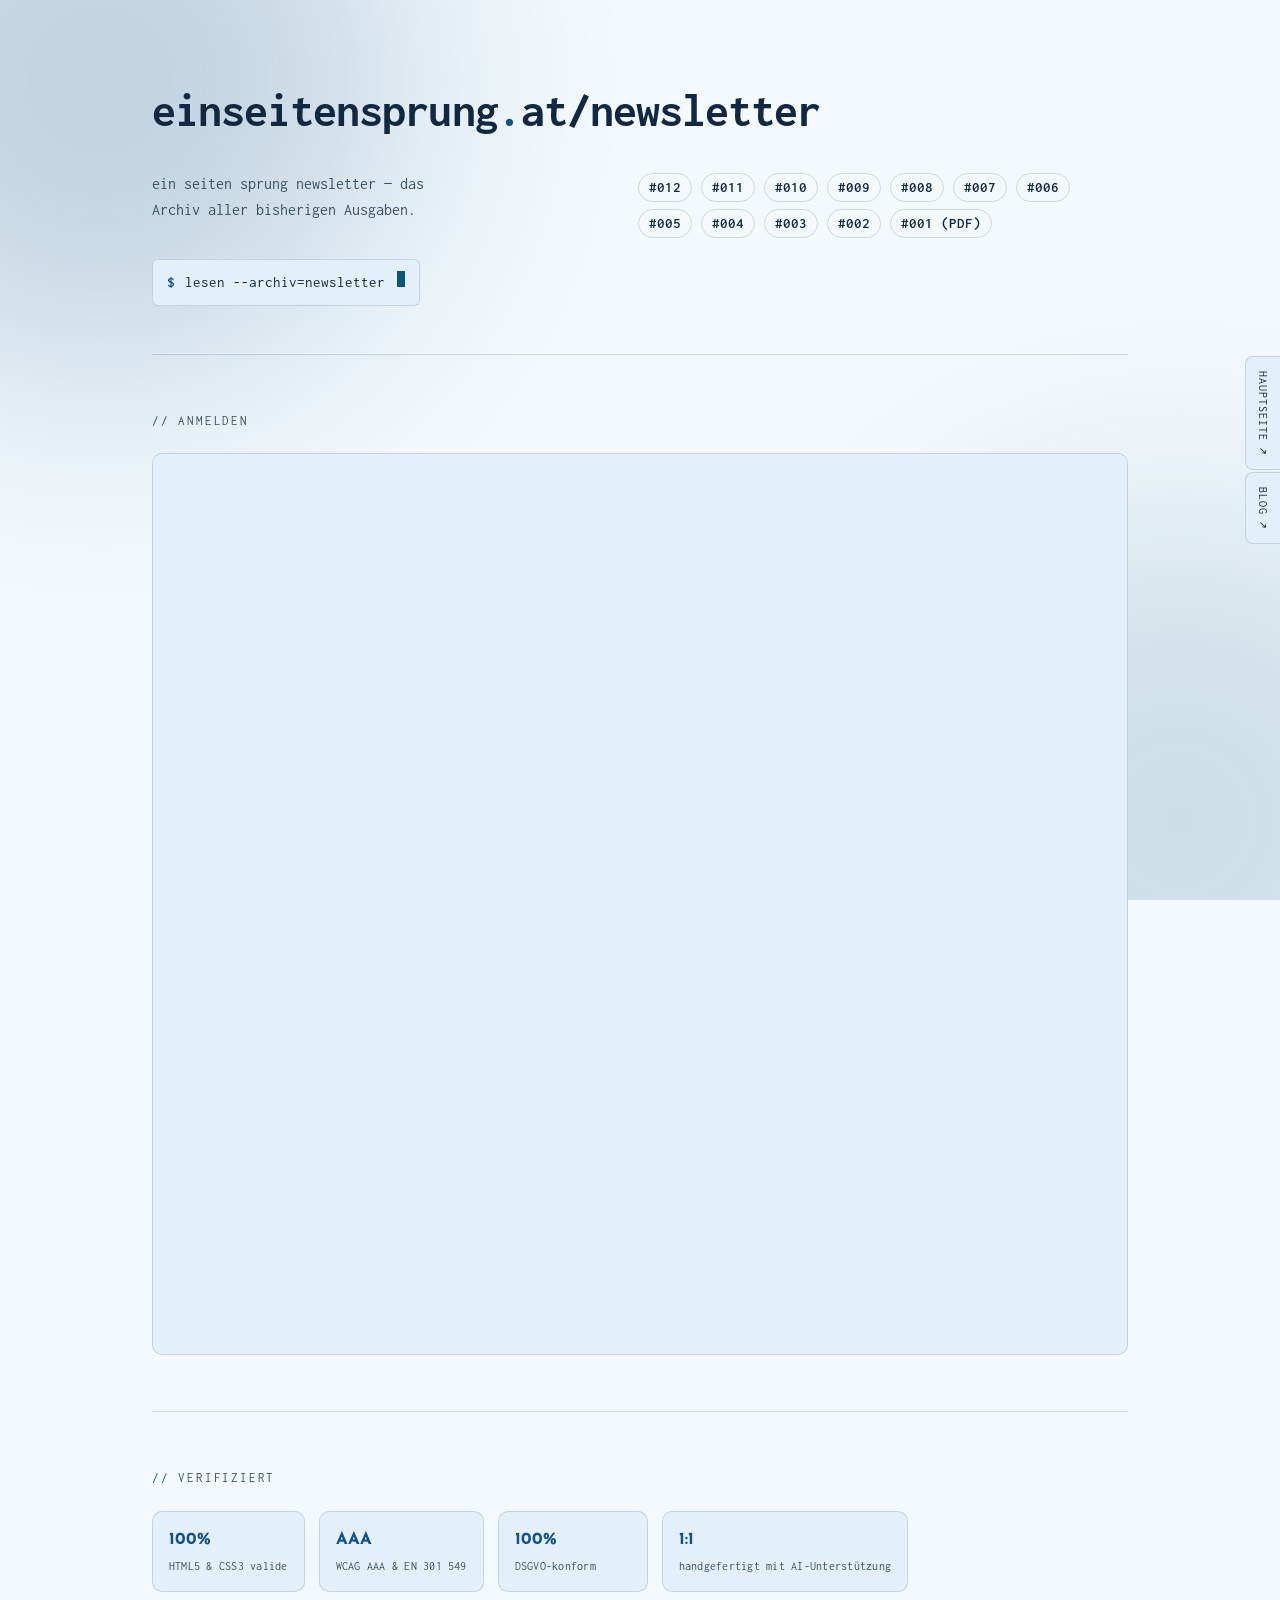
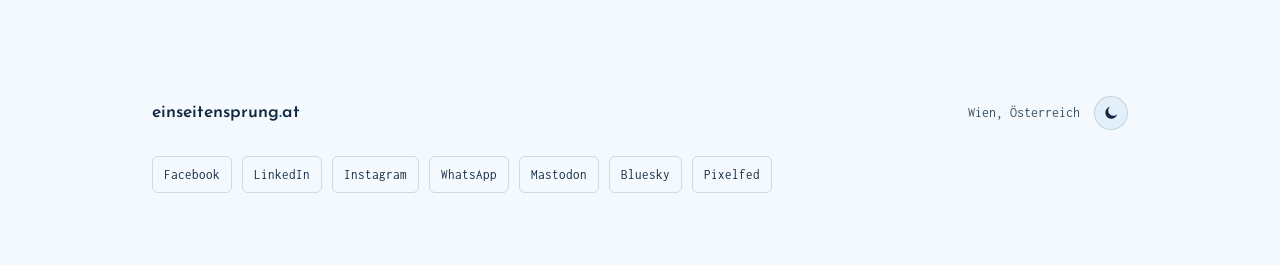
==== commit 8368c551: "Theme-Switcher-Icon im Footer ergänzen Sonne/Mond-Button neben "Wien, Österreich" schaltet explizit " ====
--- a/index.html
+++ b/index.html
@@ -9,6 +9,14 @@
 <link rel="preconnect" href="https://fonts.gstatic.com" crossorigin>
 <link href="https://fonts.googleapis.com/css2?family=Josefin+Sans:wght@300;500;600;700&family=Inconsolata:wght@400;500;700&display=swap" rel="stylesheet">
 <link rel="stylesheet" href="assets/style.css">
+<script>
+(function(){
+  try{
+    var t = localStorage.getItem('theme');
+    if(t === 'light' || t === 'dark'){ document.documentElement.setAttribute('data-theme', t); }
+  }catch(e){}
+})();
+</script>
 
 </head>
 <body>
@@ -16,6 +24,22 @@
   <symbol id="icon-mail" viewBox="0 0 24 24">
     <rect x="2" y="4" width="20" height="16" rx="2" fill="none" stroke="currentColor" stroke-width="1.5"/>
     <path d="M3 6l9 7 9-7" fill="none" stroke="currentColor" stroke-width="1.5" stroke-linecap="round" stroke-linejoin="round"/>
+  </symbol>
+  <symbol id="icon-sun" viewBox="0 0 24 24">
+    <circle cx="12" cy="12" r="4.2" fill="none" stroke="currentColor" stroke-width="1.6"/>
+    <g stroke="currentColor" stroke-width="1.6" stroke-linecap="round">
+      <line x1="12" y1="2.5" x2="12" y2="5"/>
+      <line x1="12" y1="19" x2="12" y2="21.5"/>
+      <line x1="2.5" y1="12" x2="5" y2="12"/>
+      <line x1="19" y1="12" x2="21.5" y2="12"/>
+      <line x1="4.9" y1="4.9" x2="6.6" y2="6.6"/>
+      <line x1="17.4" y1="17.4" x2="19.1" y2="19.1"/>
+      <line x1="4.9" y1="19.1" x2="6.6" y2="17.4"/>
+      <line x1="17.4" y1="6.6" x2="19.1" y2="4.9"/>
+    </g>
+  </symbol>
+  <symbol id="icon-moon" viewBox="0 0 24 24">
+    <path d="M20 14.5A8.5 8.5 0 1 1 9.5 4a6.8 6.8 0 1 0 10.5 10.5z" fill="currentColor"/>
   </symbol>
 </svg>
 <div class="glow" aria-hidden="true"></div>
@@ -89,7 +113,13 @@
   <footer>
     <div class="connect-line">
       <a class="site" href="https://einseitensprung.at/" target="_blank" rel="noopener">einseitensprung<span class="dot">.</span>at</a>
-      <span class="meta">Wien, Österreich</span>
+      <div class="connect-meta">
+        <span class="meta">Wien, Österreich</span>
+        <button type="button" class="theme-toggle" id="themeToggle" aria-pressed="false" aria-label="Farbschema umschalten">
+          <svg class="theme-icon icon-sun" viewBox="0 0 24 24" aria-hidden="true"><use href="#icon-sun"></use></svg>
+          <svg class="theme-icon icon-moon" viewBox="0 0 24 24" aria-hidden="true"><use href="#icon-moon"></use></svg>
+        </button>
+      </div>
     </div>
     <nav class="socials" aria-label="Social Media">
       <a href="https://facebook.com/einseitensprung" target="_blank" rel="noopener">Facebook</a>
--- a/assets/style.css
+++ b/assets/style.css
@@ -786,6 +786,38 @@
 .connect-line .site .dot{ color:var(--magenta); }
 .connect-line .meta{ color:var(--ink-soft); font-size:0.86rem; }
 
+.connect-meta{
+  display:flex;
+  align-items:center;
+  gap:14px;
+}
+
+.theme-toggle{
+  width:34px;
+  height:34px;
+  border-radius:50%;
+  border:1px solid var(--rule);
+  background:var(--paper-raised);
+  color:var(--ink);
+  display:flex;
+  align-items:center;
+  justify-content:center;
+  cursor:pointer;
+  transition:border-color .15s, color .15s;
+}
+.theme-toggle:hover, .theme-toggle:focus-visible{ border-color:var(--magenta); color:var(--magenta); }
+.theme-icon{ width:17px; height:17px; }
+.theme-toggle .icon-moon{ display:block; }
+.theme-toggle .icon-sun{ display:none; }
+@media (prefers-color-scheme: dark){
+  :root:not([data-theme="light"]) .theme-toggle .icon-moon{ display:none; }
+  :root:not([data-theme="light"]) .theme-toggle .icon-sun{ display:block; }
+}
+:root[data-theme="dark"] .theme-toggle .icon-moon{ display:none; }
+:root[data-theme="dark"] .theme-toggle .icon-sun{ display:block; }
+:root[data-theme="light"] .theme-toggle .icon-moon{ display:block; }
+:root[data-theme="light"] .theme-toggle .icon-sun{ display:none; }
+
 .socials{
   display:flex;
   flex-wrap:wrap;
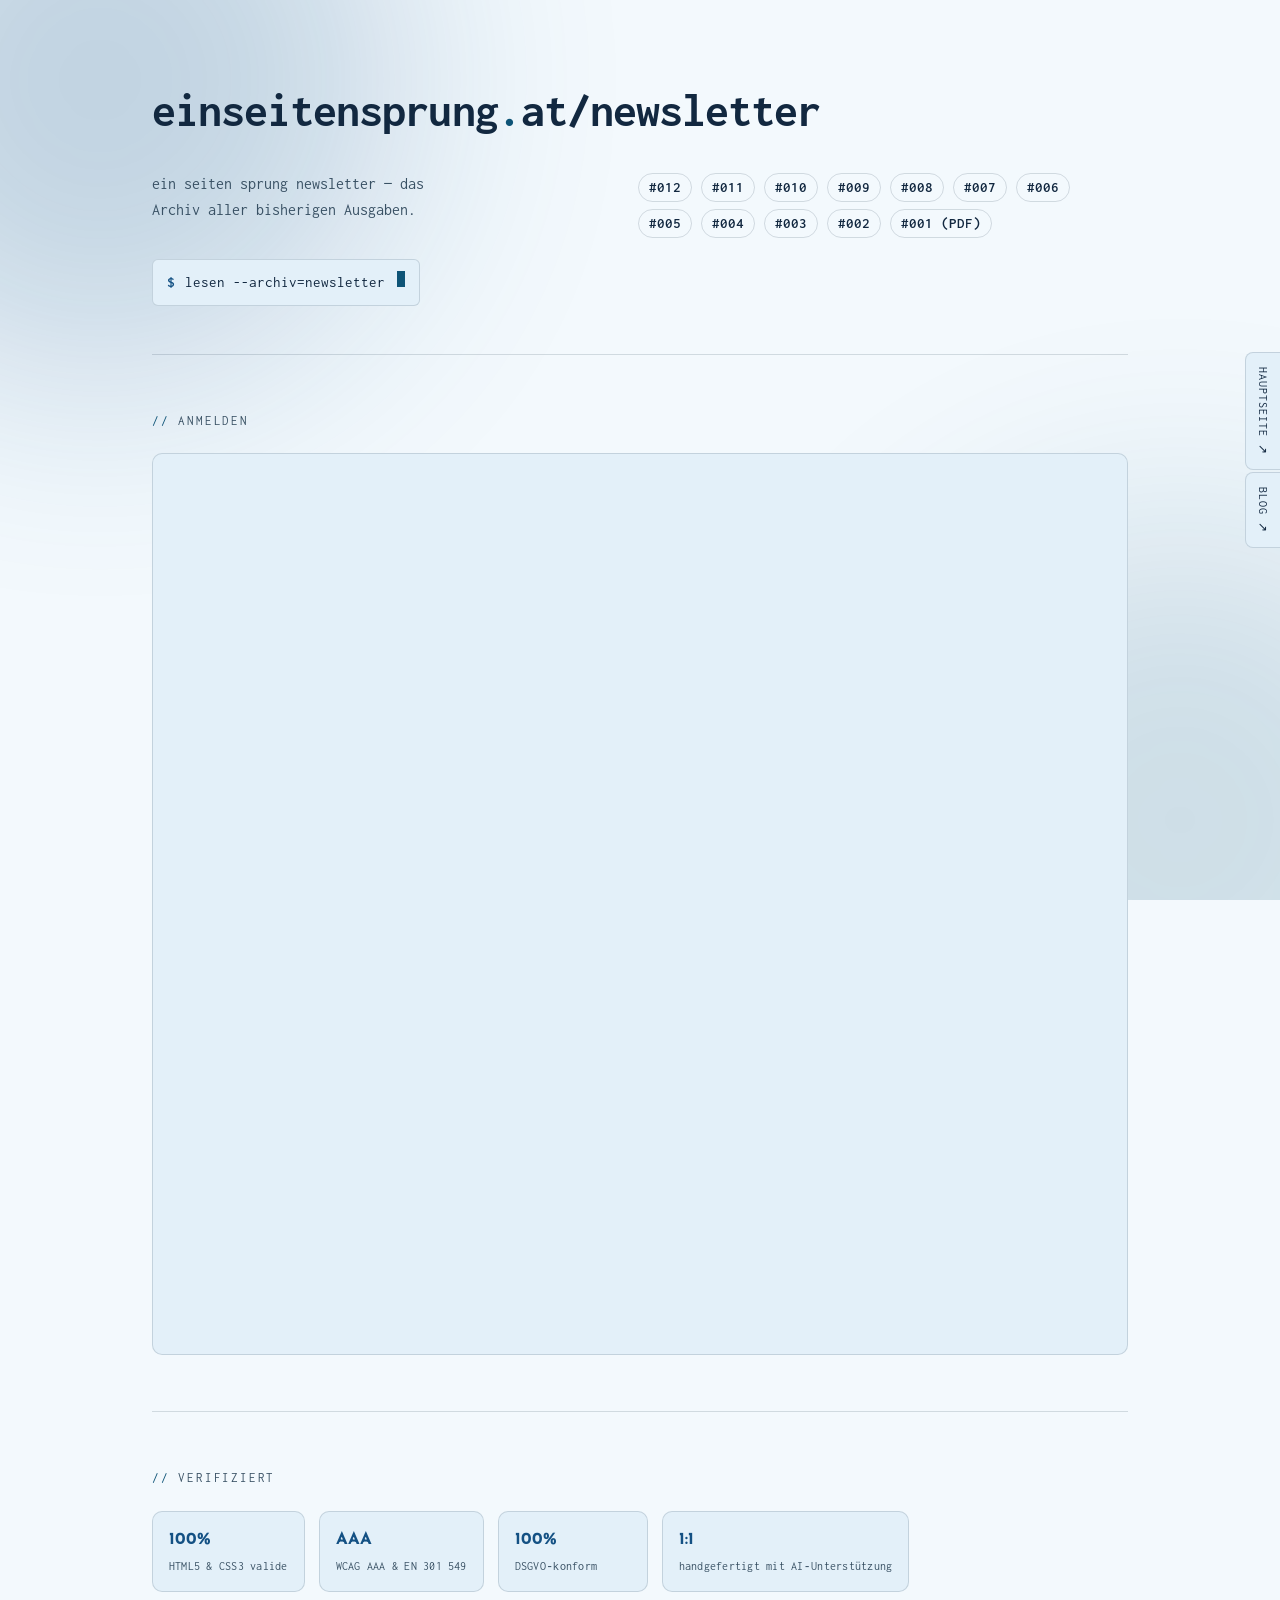
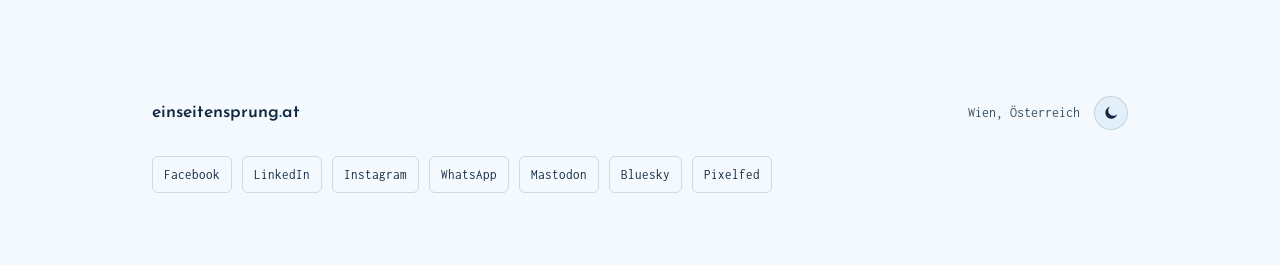
==== commit 9530e65b: "Google Fonts selbst hosten statt extern nachladen Josefin Sans und Inconsolata (nur die für Deutsch " ====
--- a/index.html
+++ b/index.html
@@ -5,9 +5,6 @@
 <meta name="viewport" content="width=device-width, initial-scale=1">
 <title>Einseitensprung Newsletter</title>
 <meta name="description" content="Das Newsletter-Archiv von einseitensprung.at &mdash; alle Ausgaben auf einen Blick.">
-<link rel="preconnect" href="https://fonts.googleapis.com">
-<link rel="preconnect" href="https://fonts.gstatic.com" crossorigin>
-<link href="https://fonts.googleapis.com/css2?family=Josefin+Sans:wght@300;500;600;700&family=Inconsolata:wght@400;500;700&display=swap" rel="stylesheet">
 <link rel="stylesheet" href="assets/style.css">
 <script>
 (function(){
--- a/assets/style.css
+++ b/assets/style.css
@@ -1,3 +1,38 @@
+/* ---------- Self-hosted fonts ---------- */
+
+@font-face{
+  font-family:'Josefin Sans';
+  font-style:normal;
+  font-weight:300 700;
+  font-display:swap;
+  src:url('fonts/josefin-sans-latin-ext.woff2') format('woff2');
+  unicode-range:U+0100-02BA,U+02BD-02C5,U+02C7-02CC,U+02CE-02D7,U+02DD-02FF,U+0304,U+0308,U+0329,U+1D00-1DBF,U+1E00-1E9F,U+1EF2-1EFF,U+2020,U+20A0-20AB,U+20AD-20C0,U+2113,U+2C60-2C7F,U+A720-A7FF;
+}
+@font-face{
+  font-family:'Josefin Sans';
+  font-style:normal;
+  font-weight:300 700;
+  font-display:swap;
+  src:url('fonts/josefin-sans-latin.woff2') format('woff2');
+  unicode-range:U+0000-00FF,U+0131,U+0152-0153,U+02BB-02BC,U+02C6,U+02DA,U+02DC,U+0304,U+0308,U+0329,U+2000-206F,U+20AC,U+2122,U+2191,U+2193,U+2212,U+2215,U+FEFF,U+FFFD;
+}
+@font-face{
+  font-family:'Inconsolata';
+  font-style:normal;
+  font-weight:400 700;
+  font-display:swap;
+  src:url('fonts/inconsolata-latin-ext.woff2') format('woff2');
+  unicode-range:U+0100-02BA,U+02BD-02C5,U+02C7-02CC,U+02CE-02D7,U+02DD-02FF,U+0304,U+0308,U+0329,U+1D00-1DBF,U+1E00-1E9F,U+1EF2-1EFF,U+2020,U+20A0-20AB,U+20AD-20C0,U+2113,U+2C60-2C7F,U+A720-A7FF;
+}
+@font-face{
+  font-family:'Inconsolata';
+  font-style:normal;
+  font-weight:400 700;
+  font-display:swap;
+  src:url('fonts/inconsolata-latin.woff2') format('woff2');
+  unicode-range:U+0000-00FF,U+0131,U+0152-0153,U+02BB-02BC,U+02C6,U+02DA,U+02DC,U+0304,U+0308,U+0329,U+2000-206F,U+20AC,U+2122,U+2191,U+2193,U+2212,U+2215,U+FEFF,U+FFFD;
+}
+
 :root{
   --paper:#f3f9fd;
   --paper-raised:#e3f0f9;
